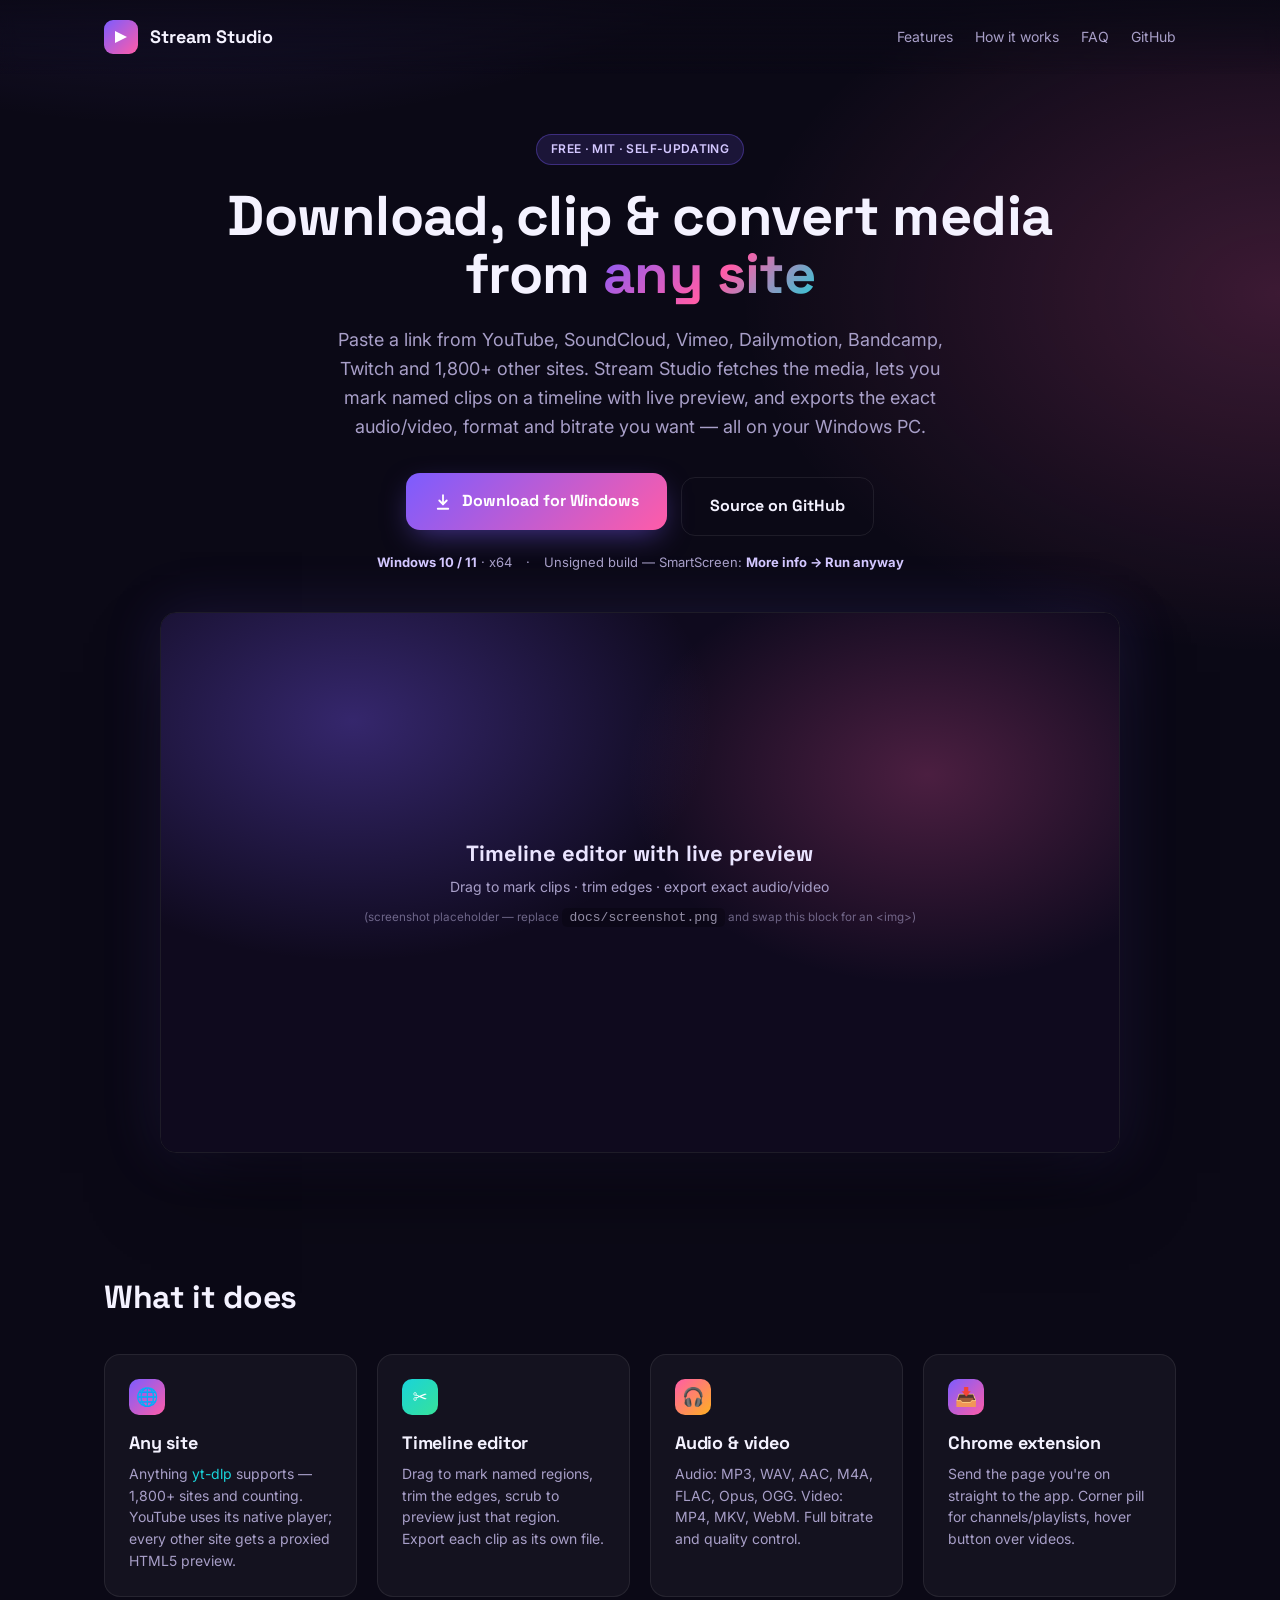
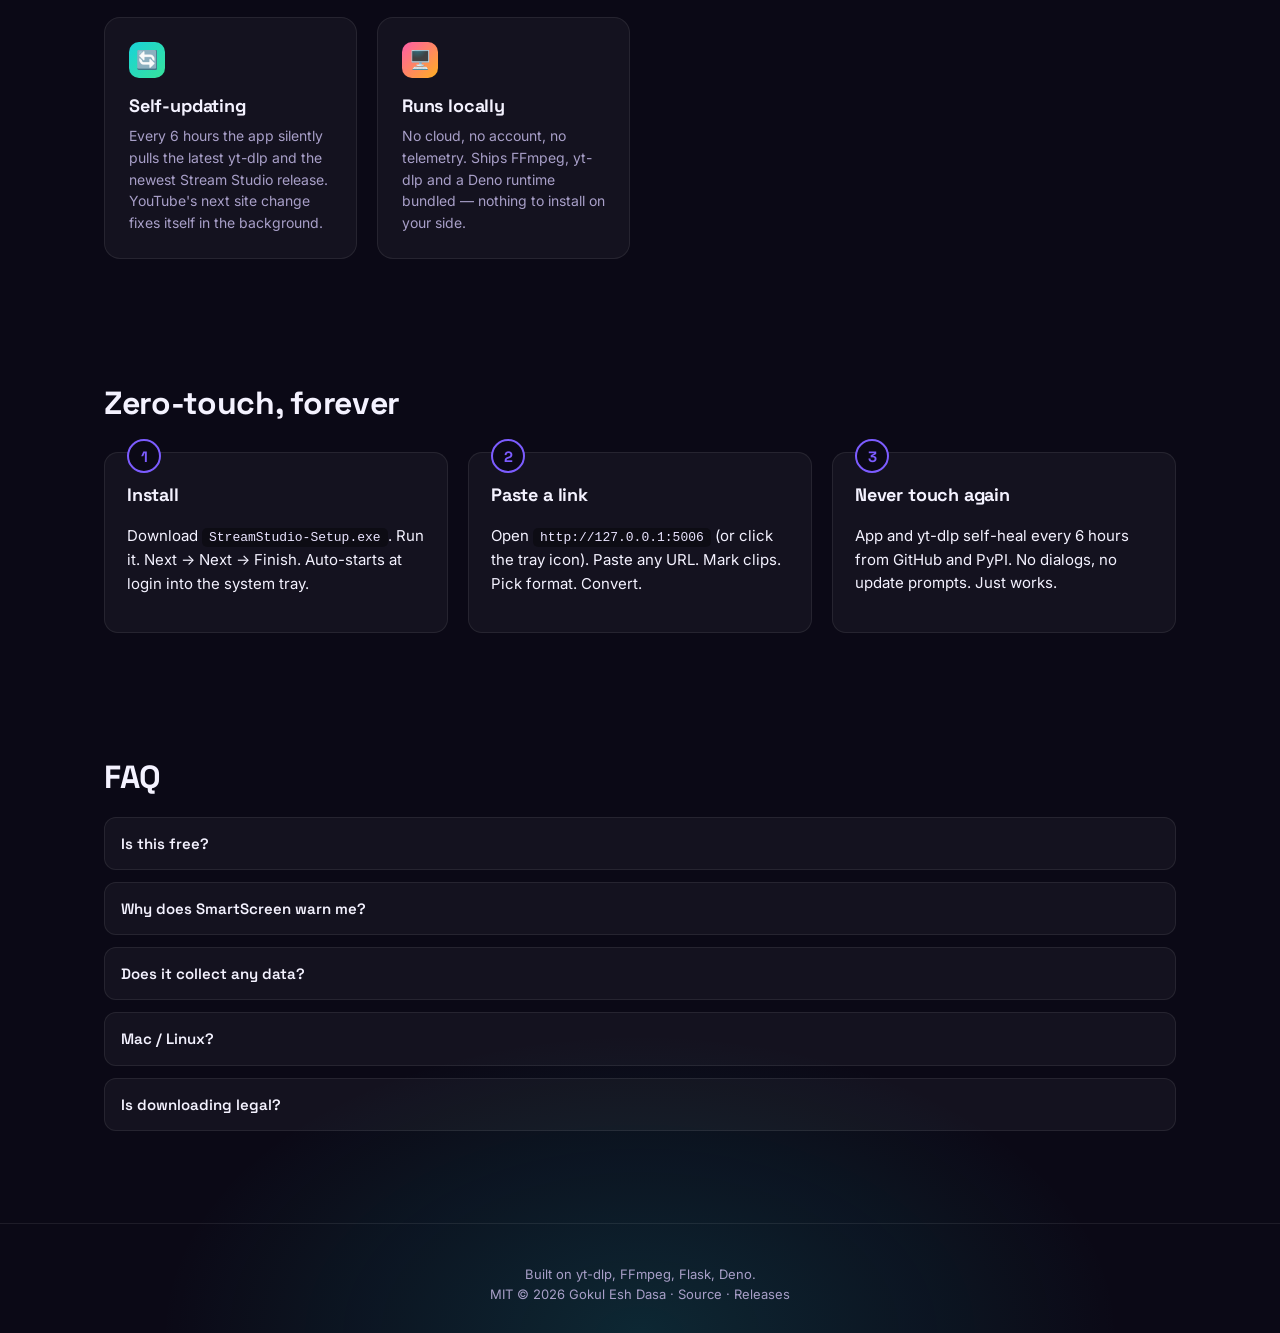
==== docs/index.html @ 27eae6ce "docs: add GitHub Pages landing site Static single-file HTML at docs/index.html — GitHub Pages serves" ====
<!doctype html>
<html lang="en">
<head>
<meta charset="UTF-8">
<meta name="viewport" content="width=device-width,initial-scale=1">
<title>Stream Studio — Download, clip & convert media from any site</title>
<meta name="description" content="Local Windows app. Paste a link from YouTube, SoundCloud, Vimeo, or 1,800+ other sites — mark clips on a timeline, export the exact audio/video, format and bitrate you want. Free, MIT-licensed, self-updating.">
<meta property="og:title" content="Stream Studio — Download, clip & convert media from any site">
<meta property="og:description" content="Local Windows app. 1,800+ sites. Live preview, timeline editor, MP3/MP4/etc, self-updating. Free.">
<meta property="og:type" content="website">
<meta property="og:url" content="https://gokuleshdasa.github.io/stream-studio/">
<link rel="preconnect" href="https://fonts.googleapis.com">
<link href="https://fonts.googleapis.com/css2?family=Space+Grotesk:wght@400;500;600;700&family=Inter:wght@400;500;600&display=swap" rel="stylesheet">
<style>
  :root{
    --bg1:#0b0916; --bg2:#150e28; --panel:rgba(255,255,255,.04);
    --stroke:rgba(255,255,255,.08); --ink:#f4f2ff; --muted:#a89fc8;
    --acc:#7c5cff; --acc2:#ff5ca8; --acc3:#19d3da; --acc4:#37e29a;
  }
  *{box-sizing:border-box}
  html,body{margin:0;padding:0;background:var(--bg1);color:var(--ink);
    font-family:'Inter',system-ui,sans-serif;font-size:15px;line-height:1.55;
    -webkit-font-smoothing:antialiased}
  body{background:
    radial-gradient(1200px 700px at 15% -10%,rgba(124,92,255,.30),transparent 60%),
    radial-gradient(900px 600px at 100% 10%,rgba(255,92,168,.20),transparent 60%),
    radial-gradient(800px 500px at 50% 100%,rgba(25,211,218,.15),transparent 60%),
    var(--bg1)}
  a{color:var(--acc3);text-decoration:none}
  a:hover{text-decoration:underline}
  h1,h2,h3{font-family:'Space Grotesk',sans-serif;font-weight:700;letter-spacing:-.01em;margin:0}
  h1{font-size:56px;line-height:1.05}
  h2{font-size:32px;margin-bottom:14px}
  h3{font-size:18px;margin-bottom:6px}
  small{color:var(--muted)}
  .wrap{max-width:1120px;margin:0 auto;padding:0 24px}

  /* ---- header ---- */
  header{padding:20px 0;position:sticky;top:0;z-index:5;
    background:linear-gradient(to bottom,rgba(11,9,22,.85),rgba(11,9,22,0));backdrop-filter:blur(8px)}
  .nav{display:flex;align-items:center;gap:14px}
  .brand{display:flex;align-items:center;gap:12px;font-family:'Space Grotesk';font-weight:700;font-size:18px}
  .logo{width:34px;height:34px;border-radius:9px;background:linear-gradient(135deg,var(--acc),var(--acc2));
    display:grid;place-items:center;color:#fff}
  .nav-links{margin-left:auto;display:flex;gap:22px;font-size:14px;color:var(--muted)}
  .nav-links a{color:inherit}
  .nav-links a:hover{color:var(--ink)}

  /* ---- hero ---- */
  .hero{padding:60px 0 40px;text-align:center}
  .hero .eyebrow{display:inline-block;padding:5px 14px;border-radius:99px;
    background:rgba(124,92,255,.15);border:1px solid rgba(124,92,255,.35);
    font-size:12px;font-weight:600;letter-spacing:.03em;color:#d3c7ff;margin-bottom:22px}
  .hero h1 span{background:linear-gradient(135deg,var(--acc),var(--acc2) 55%,var(--acc3));
    -webkit-background-clip:text;background-clip:text;color:transparent}
  .hero .lede{max-width:640px;margin:22px auto 32px;color:var(--muted);font-size:18px;line-height:1.6}
  .cta{display:inline-flex;align-items:center;gap:10px;padding:16px 28px;border-radius:14px;
    background:linear-gradient(135deg,var(--acc),var(--acc2));color:#fff;
    font-family:'Space Grotesk';font-weight:700;font-size:16px;text-decoration:none;
    box-shadow:0 10px 30px -8px rgba(124,92,255,.55);transition:transform .12s ease}
  .cta:hover{transform:translateY(-1px);text-decoration:none}
  .cta.ghost{background:transparent;border:1px solid var(--stroke);color:var(--ink);box-shadow:none;margin-left:10px}
  .cta.ghost:hover{background:rgba(255,255,255,.04)}
  .meta-row{margin-top:16px;font-size:13px;color:var(--muted);display:flex;gap:14px;justify-content:center;flex-wrap:wrap}
  .meta-row b{color:#d3c7ff}

  /* ---- screenshot ---- */
  .shot{margin:40px auto 20px;max-width:960px;
    border-radius:16px;overflow:hidden;border:1px solid var(--stroke);
    box-shadow:0 40px 80px -20px rgba(0,0,0,.5), 0 0 60px rgba(124,92,255,.15)}
  .shot-inner{aspect-ratio:16/9;background:
    radial-gradient(600px 400px at 20% 20%,rgba(124,92,255,.35),transparent 60%),
    radial-gradient(500px 350px at 80% 30%,rgba(255,92,168,.25),transparent 60%),
    #0f0a1e;
    display:grid;place-items:center;color:var(--muted);font-size:14px;padding:20px;text-align:center}
  .shot-inner b{display:block;color:#eae4ff;font-family:'Space Grotesk';font-size:22px;margin-bottom:6px}

  /* ---- features ---- */
  section{padding:60px 0}
  .grid{display:grid;grid-template-columns:repeat(auto-fit,minmax(240px,1fr));gap:20px;margin-top:32px}
  .card{padding:24px;border-radius:16px;background:var(--panel);border:1px solid var(--stroke);
    transition:transform .12s ease, border-color .12s ease}
  .card:hover{transform:translateY(-2px);border-color:rgba(124,92,255,.35)}
  .card .ic{width:36px;height:36px;border-radius:10px;display:grid;place-items:center;color:#fff;
    background:linear-gradient(135deg,var(--acc),var(--acc2));margin-bottom:14px;font-size:18px;font-weight:700}
  .card.tealic .ic{background:linear-gradient(135deg,var(--acc3),var(--acc4))}
  .card.pinkic .ic{background:linear-gradient(135deg,var(--acc2),#ffb020)}
  .card p{margin:6px 0 0;color:var(--muted);font-size:14px}

  /* ---- steps ---- */
  .steps{display:grid;grid-template-columns:repeat(auto-fit,minmax(260px,1fr));gap:20px;margin-top:24px}
  .step{padding:22px;border-radius:14px;background:var(--panel);border:1px solid var(--stroke);position:relative}
  .step .num{position:absolute;top:-14px;left:22px;width:34px;height:34px;border-radius:50%;
    background:var(--bg1);border:2px solid var(--acc);display:grid;place-items:center;
    font-family:'Space Grotesk';font-weight:700;color:var(--acc)}
  .step h3{margin-top:6px}

  /* ---- code / faq ---- */
  code{background:rgba(0,0,0,.35);padding:2px 7px;border-radius:5px;font-family:ui-monospace,monospace;font-size:13px;color:#eae4ff}
  details{margin-bottom:12px;padding:14px 16px;border-radius:12px;background:var(--panel);border:1px solid var(--stroke)}
  details summary{cursor:pointer;font-family:'Space Grotesk';font-weight:600;font-size:15px;list-style:none}
  details summary::-webkit-details-marker{display:none}
  details[open] summary{margin-bottom:8px;color:#d3c7ff}
  details p{margin:0;color:var(--muted);font-size:14px}
  details a{color:var(--acc3)}

  /* ---- footer ---- */
  footer{padding:40px 0 30px;border-top:1px solid var(--stroke);margin-top:20px;text-align:center;color:var(--muted);font-size:13px}
  footer a{color:var(--muted)}
  footer a:hover{color:var(--ink)}

  @media (max-width:640px){
    h1{font-size:38px}
    h2{font-size:24px}
    .cta.ghost{margin:10px 0 0}
    .nav-links{display:none}
    section{padding:40px 0}
  }
</style>
</head>
<body>

<header>
  <div class="wrap nav">
    <div class="brand">
      <div class="logo"><svg viewBox="0 0 24 24" width="18" height="18"><path d="M4 4l16 8-16 8z" fill="currentColor"/></svg></div>
      Stream Studio
    </div>
    <div class="nav-links">
      <a href="#features">Features</a>
      <a href="#how">How it works</a>
      <a href="#faq">FAQ</a>
      <a href="https://github.com/gokuleshdasa/stream-studio" target="_blank" rel="noopener">GitHub</a>
    </div>
  </div>
</header>

<main class="wrap">

  <section class="hero">
    <span class="eyebrow">FREE · MIT · SELF-UPDATING</span>
    <h1>Download, clip &amp; convert media<br>from <span>any site</span></h1>
    <p class="lede">Paste a link from YouTube, SoundCloud, Vimeo, Dailymotion, Bandcamp, Twitch and 1,800+ other sites. Stream Studio fetches the media, lets you mark named clips on a timeline with live preview, and exports the exact audio/video, format and bitrate you want — all on your Windows PC.</p>
    <a class="cta" href="https://github.com/gokuleshdasa/stream-studio/releases/latest/download/StreamStudio-Setup.exe">
      <svg viewBox="0 0 24 24" width="18" height="18" fill="none" stroke="currentColor" stroke-width="2.4" stroke-linecap="round" stroke-linejoin="round"><path d="M12 3v12"/><path d="m7 10 5 5 5-5"/><path d="M5 21h14"/></svg>
      Download for Windows
    </a>
    <a class="cta ghost" href="https://github.com/gokuleshdasa/stream-studio" target="_blank" rel="noopener">Source on GitHub</a>
    <div class="meta-row">
      <span><b>Windows 10 / 11</b> · x64</span>
      <span>·</span>
      <span>Unsigned build — SmartScreen: <b>More info → Run anyway</b></span>
    </div>

    <div class="shot"><div class="shot-inner">
      <div>
        <b>Timeline editor with live preview</b>
        Drag to mark clips · trim edges · export exact audio/video<br>
        <small style="opacity:.6;margin-top:10px;display:inline-block">(screenshot placeholder — replace <code>docs/screenshot.png</code> and swap this block for an &lt;img&gt;)</small>
      </div>
    </div></div>
  </section>

  <section id="features">
    <h2>What it does</h2>
    <div class="grid">
      <div class="card">
        <div class="ic">🌐</div>
        <h3>Any site</h3>
        <p>Anything <a href="https://github.com/yt-dlp/yt-dlp" target="_blank" rel="noopener">yt-dlp</a> supports — 1,800+ sites and counting. YouTube uses its native player; every other site gets a proxied HTML5 preview.</p>
      </div>
      <div class="card tealic">
        <div class="ic">✂️</div>
        <h3>Timeline editor</h3>
        <p>Drag to mark named regions, trim the edges, scrub to preview just that region. Export each clip as its own file.</p>
      </div>
      <div class="card pinkic">
        <div class="ic">🎧</div>
        <h3>Audio &amp; video</h3>
        <p>Audio: MP3, WAV, AAC, M4A, FLAC, Opus, OGG. Video: MP4, MKV, WebM. Full bitrate and quality control.</p>
      </div>
      <div class="card">
        <div class="ic">📥</div>
        <h3>Chrome extension</h3>
        <p>Send the page you're on straight to the app. Corner pill for channels/playlists, hover button over videos.</p>
      </div>
      <div class="card tealic">
        <div class="ic">🔄</div>
        <h3>Self-updating</h3>
        <p>Every 6 hours the app silently pulls the latest yt-dlp and the newest Stream Studio release. YouTube's next site change fixes itself in the background.</p>
      </div>
      <div class="card pinkic">
        <div class="ic">🖥️</div>
        <h3>Runs locally</h3>
        <p>No cloud, no account, no telemetry. Ships FFmpeg, yt-dlp and a Deno runtime bundled — nothing to install on your side.</p>
      </div>
    </div>
  </section>

  <section id="how">
    <h2>Zero-touch, forever</h2>
    <div class="steps">
      <div class="step">
        <div class="num">1</div>
        <h3>Install</h3>
        <p>Download <code>StreamStudio-Setup.exe</code>. Run it. Next → Next → Finish. Auto-starts at login into the system tray.</p>
      </div>
      <div class="step">
        <div class="num">2</div>
        <h3>Paste a link</h3>
        <p>Open <code>http://127.0.0.1:5006</code> (or click the tray icon). Paste any URL. Mark clips. Pick format. Convert.</p>
      </div>
      <div class="step">
        <div class="num">3</div>
        <h3>Never touch again</h3>
        <p>App and yt-dlp self-heal every 6 hours from GitHub and PyPI. No dialogs, no update prompts. Just works.</p>
      </div>
    </div>
  </section>

  <section id="faq">
    <h2>FAQ</h2>
    <details>
      <summary>Is this free?</summary>
      <p>Yes, and MIT-licensed. Source is on <a href="https://github.com/gokuleshdasa/stream-studio" target="_blank" rel="noopener">GitHub</a>.</p>
    </details>
    <details>
      <summary>Why does SmartScreen warn me?</summary>
      <p>The installer isn't code-signed (signing costs money and I haven't done it yet). Click <b>More info → Run anyway</b>. Every file is bit-for-bit reproducible from the repo — you can build it yourself from <code>BUILD.md</code>.</p>
    </details>
    <details>
      <summary>Does it collect any data?</summary>
      <p>No. The app runs entirely on your machine. The only outbound calls are to PyPI (yt-dlp version check) and GitHub Releases (app version check), both public JSON endpoints. Nothing about you or what you download leaves.</p>
    </details>
    <details>
      <summary>Mac / Linux?</summary>
      <p>Not yet. The core is Python + Flask, so it's portable in principle, but the installer, tray integration, FFmpeg/Deno bundling, and auto-update path are Windows-only right now.</p>
    </details>
    <details>
      <summary>Is downloading legal?</summary>
      <p>For content you own or have the right to use — your own uploads, Creative Commons, permissioned content — yes. Downloading copyrighted material may violate a site's Terms of Service and local law. You are responsible for how you use it.</p>
    </details>
  </section>

</main>

<footer>
  <div class="wrap">
    Built on <a href="https://github.com/yt-dlp/yt-dlp" target="_blank" rel="noopener">yt-dlp</a>,
    <a href="https://ffmpeg.org/" target="_blank" rel="noopener">FFmpeg</a>,
    <a href="https://flask.palletsprojects.com/" target="_blank" rel="noopener">Flask</a>,
    <a href="https://deno.com/" target="_blank" rel="noopener">Deno</a>.
    <br>
    MIT © 2026 Gokul Esh Dasa · <a href="https://github.com/gokuleshdasa/stream-studio" target="_blank" rel="noopener">Source</a> · <a href="https://github.com/gokuleshdasa/stream-studio/releases" target="_blank" rel="noopener">Releases</a>
  </div>
</footer>

</body>
</html>
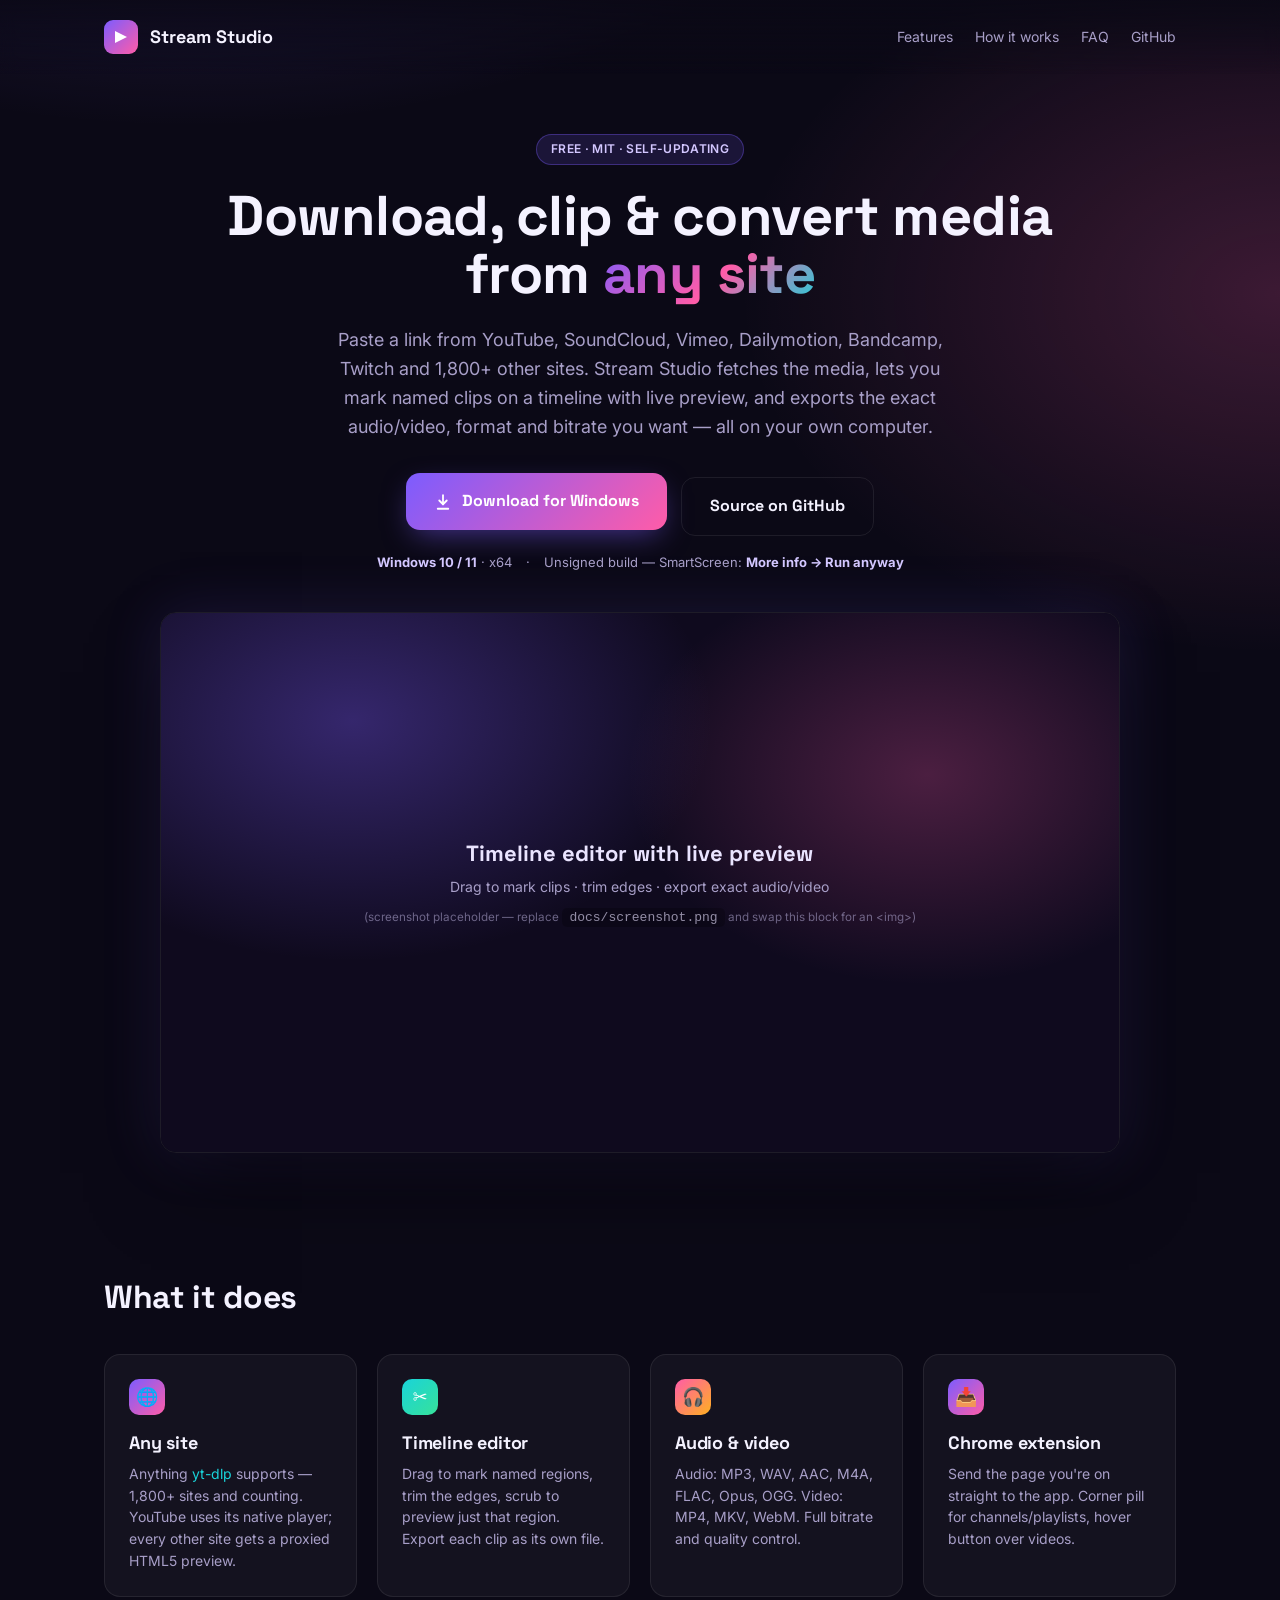
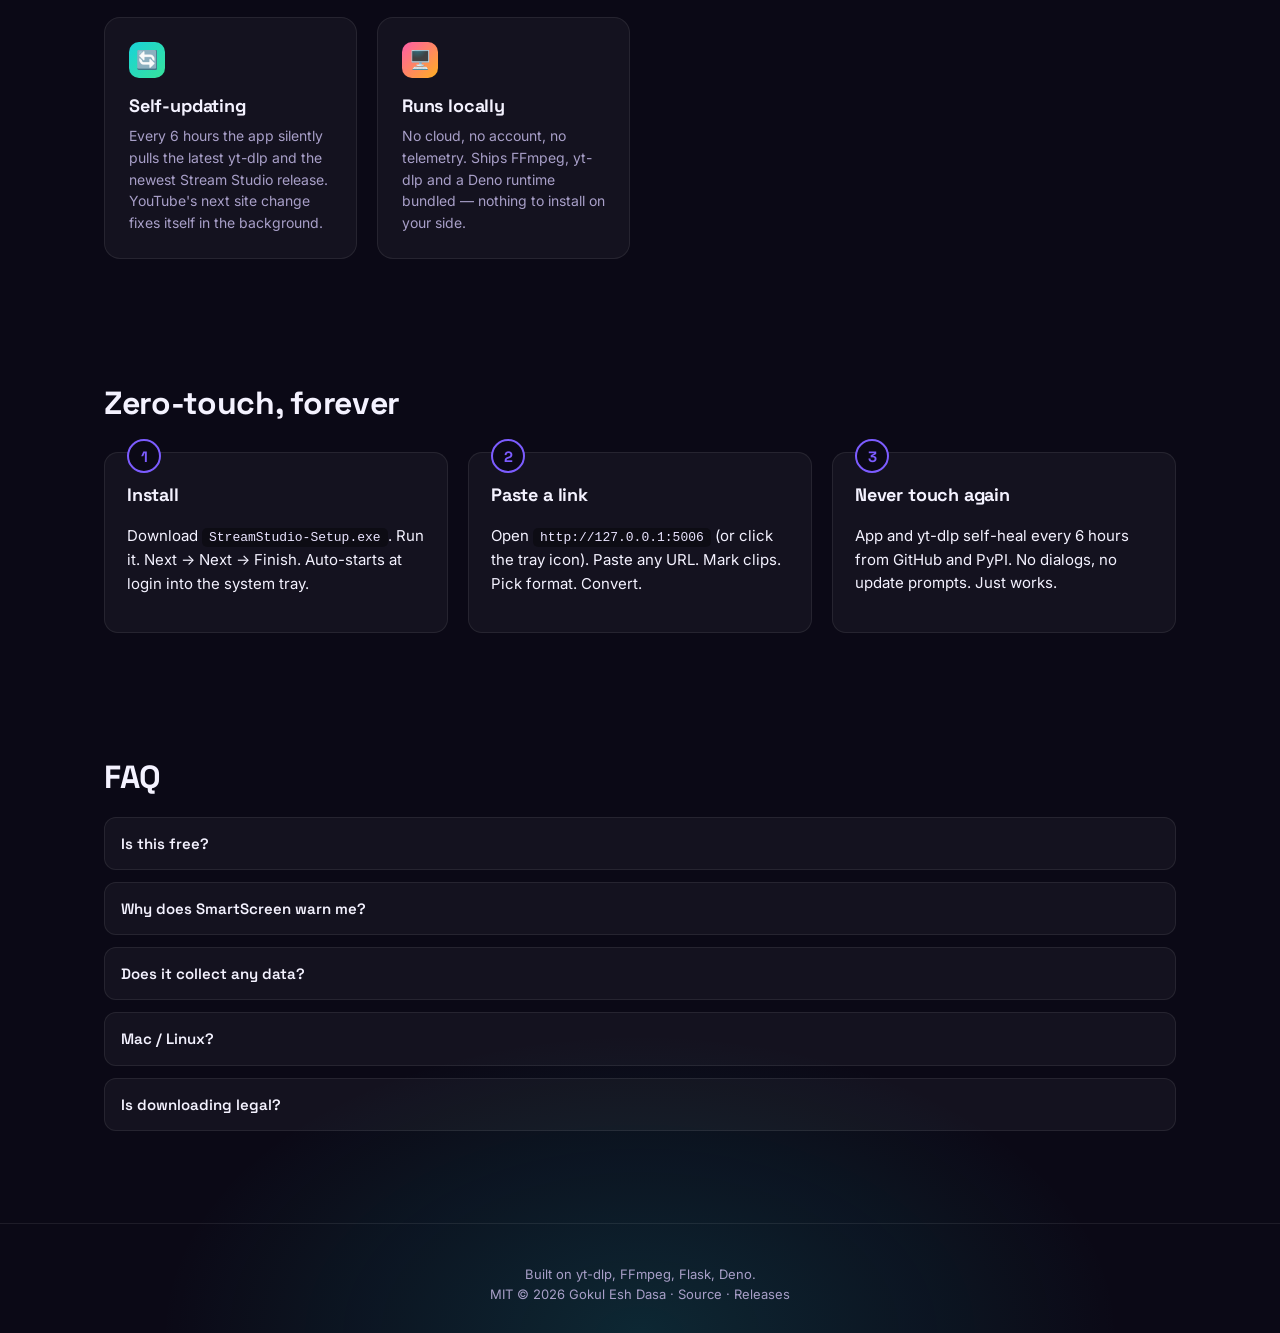
==== commit c7845b7a: "v1.7.0: cross-platform, self-updating extension, build.py, CI release, handoff docs - extension 2.1." ====
--- a/docs/index.html
+++ b/docs/index.html
@@ -4,9 +4,9 @@
 <meta charset="UTF-8">
 <meta name="viewport" content="width=device-width,initial-scale=1">
 <title>Stream Studio — Download, clip & convert media from any site</title>
-<meta name="description" content="Local Windows app. Paste a link from YouTube, SoundCloud, Vimeo, or 1,800+ other sites — mark clips on a timeline, export the exact audio/video, format and bitrate you want. Free, MIT-licensed, self-updating.">
+<meta name="description" content="Local app for Windows, macOS and Linux. Paste a link from YouTube, SoundCloud, Vimeo, or 1,800+ other sites — mark clips on a timeline, export the exact audio/video, format and bitrate you want. Free, MIT-licensed, self-updating.">
 <meta property="og:title" content="Stream Studio — Download, clip & convert media from any site">
-<meta property="og:description" content="Local Windows app. 1,800+ sites. Live preview, timeline editor, MP3/MP4/etc, self-updating. Free.">
+<meta property="og:description" content="Local app for Windows, macOS and Linux. 1,800+ sites. Live preview, timeline editor, MP3/MP4/etc, self-updating. Free.">
 <meta property="og:type" content="website">
 <meta property="og:url" content="https://gokuleshdasa.github.io/stream-studio/">
 <link rel="preconnect" href="https://fonts.googleapis.com">
@@ -140,7 +140,7 @@
   <section class="hero">
     <span class="eyebrow">FREE · MIT · SELF-UPDATING</span>
     <h1>Download, clip &amp; convert media<br>from <span>any site</span></h1>
-    <p class="lede">Paste a link from YouTube, SoundCloud, Vimeo, Dailymotion, Bandcamp, Twitch and 1,800+ other sites. Stream Studio fetches the media, lets you mark named clips on a timeline with live preview, and exports the exact audio/video, format and bitrate you want — all on your Windows PC.</p>
+    <p class="lede">Paste a link from YouTube, SoundCloud, Vimeo, Dailymotion, Bandcamp, Twitch and 1,800+ other sites. Stream Studio fetches the media, lets you mark named clips on a timeline with live preview, and exports the exact audio/video, format and bitrate you want — all on your own computer.</p>
     <a class="cta" href="https://github.com/gokuleshdasa/stream-studio/releases/latest/download/StreamStudio-Setup.exe">
       <svg viewBox="0 0 24 24" width="18" height="18" fill="none" stroke="currentColor" stroke-width="2.4" stroke-linecap="round" stroke-linejoin="round"><path d="M12 3v12"/><path d="m7 10 5 5 5-5"/><path d="M5 21h14"/></svg>
       Download for Windows
@@ -234,7 +234,7 @@
     </details>
     <details>
       <summary>Mac / Linux?</summary>
-      <p>Not yet. The core is Python + Flask, so it's portable in principle, but the installer, tray integration, FFmpeg/Deno bundling, and auto-update path are Windows-only right now.</p>
+      <p>Yes — Windows 10/11 (installer), plus macOS and Linux builds on the Releases page (newer, less battle-tested). The app, yt-dlp and the Chrome extension all keep themselves up to date on every OS.</p>
     </details>
     <details>
       <summary>Is downloading legal?</summary>
